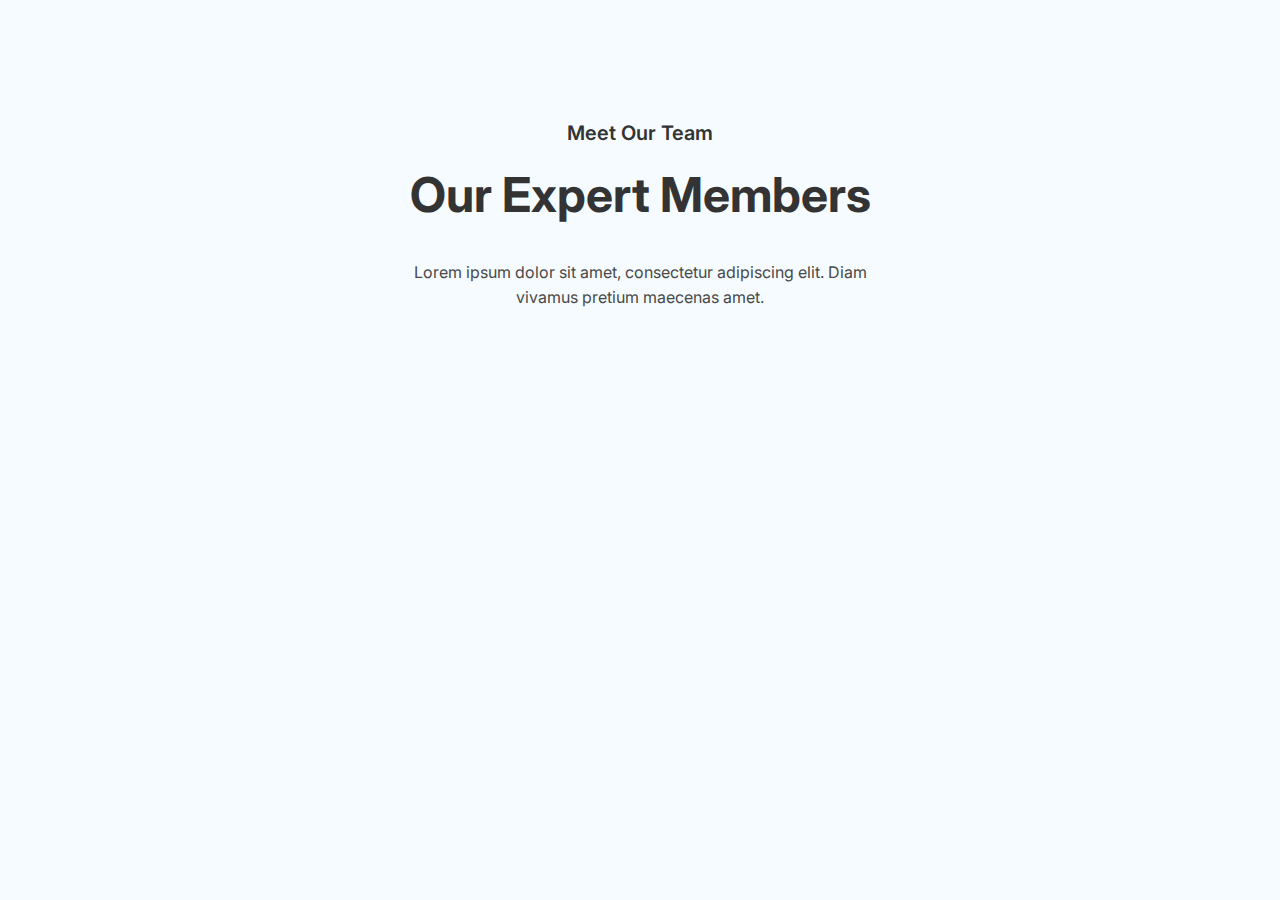
==== portfolioPage/index.html @ f1070c47 "incomplated pages" ====
<!DOCTYPE html>
<html lang="en">
<head>
    <meta charset="UTF-8">
    <meta name="viewport" content="width=device-width, initial-scale=1.0">
    <title>Document</title>
    <link rel="stylesheet" href="./index.css">
</head>
<body>
    <div class="portfolio">
        <h2>Meet Our Team</h2>
        <h1>Our Expert Members</h1>
        <p>Lorem ipsum dolor sit amet, consectetur adipiscing elit. Diam <br> vivamus pretium maecenas amet.</p>
    </div>
</body>
</html>
---- portfolioPage/index.css ----
@import url("https://fonts.googleapis.com/css2?family=Inter:wght@400;600;700;800&display=swap");
* {
  padding: 0;
  margin: 0;
  box-sizing: border-box;
}

.portfolio {
  width: 100%;
  min-height: 100vh;
  padding: 120px 80px;
  background: rgba(0, 153, 255, 0.04);
  display: flex;
  flex-direction: column;
  align-items: center;
}
.portfolio h2 {
  margin-bottom: 16px;
  color: var(--Primary-colors, #333);
  font-family: Inter;
  font-size: 20px;
  font-style: normal;
  font-weight: 600;
  line-height: 130%;
}
.portfolio h1 {
  margin-bottom: 32px;
  color: var(--Primary-colors, #333);
  font-family: Inter;
  font-size: 48px;
  font-style: normal;
  font-weight: 700;
  line-height: 138%;
}
.portfolio p {
  color: var(--Body, #494949);
  text-align: center;
  font-family: Inter;
  font-size: 16px;
  font-style: normal;
  font-weight: 400;
  line-height: 156%;
}/*# sourceMappingURL=index.css.map */
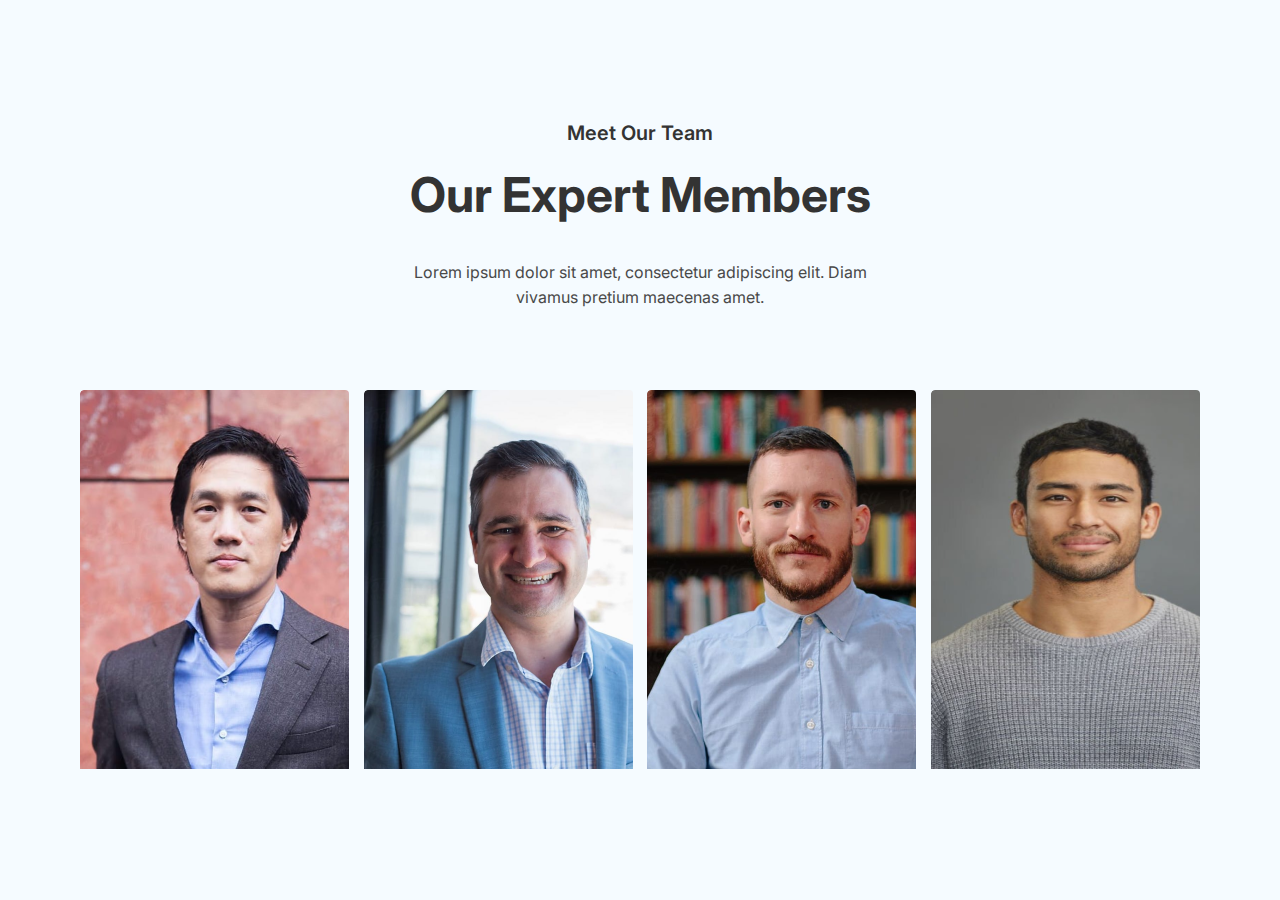
==== commit d6b3a5af: "incomplated page" ====
--- a/portfolioPage/index.html
+++ b/portfolioPage/index.html
@@ -1,16 +1,27 @@
 <!DOCTYPE html>
 <html lang="en">
-<head>
-    <meta charset="UTF-8">
-    <meta name="viewport" content="width=device-width, initial-scale=1.0">
+  <head>
+    <meta charset="UTF-8" />
+    <meta name="viewport" content="width=device-width, initial-scale=1.0" />
     <title>Document</title>
-    <link rel="stylesheet" href="./index.css">
-</head>
-<body>
+    <link rel="stylesheet" href="./index.css" />
+  </head>
+  <body>
     <div class="portfolio">
-        <h2>Meet Our Team</h2>
-        <h1>Our Expert Members</h1>
-        <p>Lorem ipsum dolor sit amet, consectetur adipiscing elit. Diam <br> vivamus pretium maecenas amet.</p>
+      <h2>Meet Our Team</h2>
+      <h1>Our Expert Members</h1>
+      <p>
+        Lorem ipsum dolor sit amet, consectetur adipiscing elit. Diam <br />
+        vivamus pretium maecenas amet.
+      </p>
+      <ul>
+        <li class="li-1">
+          <div class="li-box"></div>
+        </li>
+        <li class="li-2"></li>
+        <li class="li-3"></li>
+        <li class="li-4"></li>
+      </ul>
     </div>
-</body>
-</html>+  </body>
+</html>
--- a/portfolioPage/index.css
+++ b/portfolioPage/index.css
@@ -33,6 +33,7 @@
   line-height: 138%;
 }
 .portfolio p {
+  margin-bottom: 80px;
   color: var(--Body, #494949);
   text-align: center;
   font-family: Inter;
@@ -40,4 +41,31 @@
   font-style: normal;
   font-weight: 400;
   line-height: 156%;
+}
+.portfolio ul {
+  width: 100%;
+  display: flex;
+  justify-content: space-between;
+}
+.portfolio ul li {
+  list-style-type: none;
+  border-radius: 4px 4px 0px 0px;
+  width: 24%;
+  height: 379px;
+}
+.portfolio ul .li-1 {
+  background-image: url(./img/Rectangle\ 4698.png);
+  background-size: cover;
+}
+.portfolio ul .li-2 {
+  background-image: url(./img/Rectangle\ 4698\ \(1\).png);
+  background-size: cover;
+}
+.portfolio ul .li-3 {
+  background-image: url(./img/Rectangle\ 4698\ \(2\).png);
+  background-size: cover;
+}
+.portfolio ul .li-4 {
+  background-image: url(./img/Rectangle\ 4698\ \(3\).png);
+  background-size: cover;
 }/*# sourceMappingURL=index.css.map */